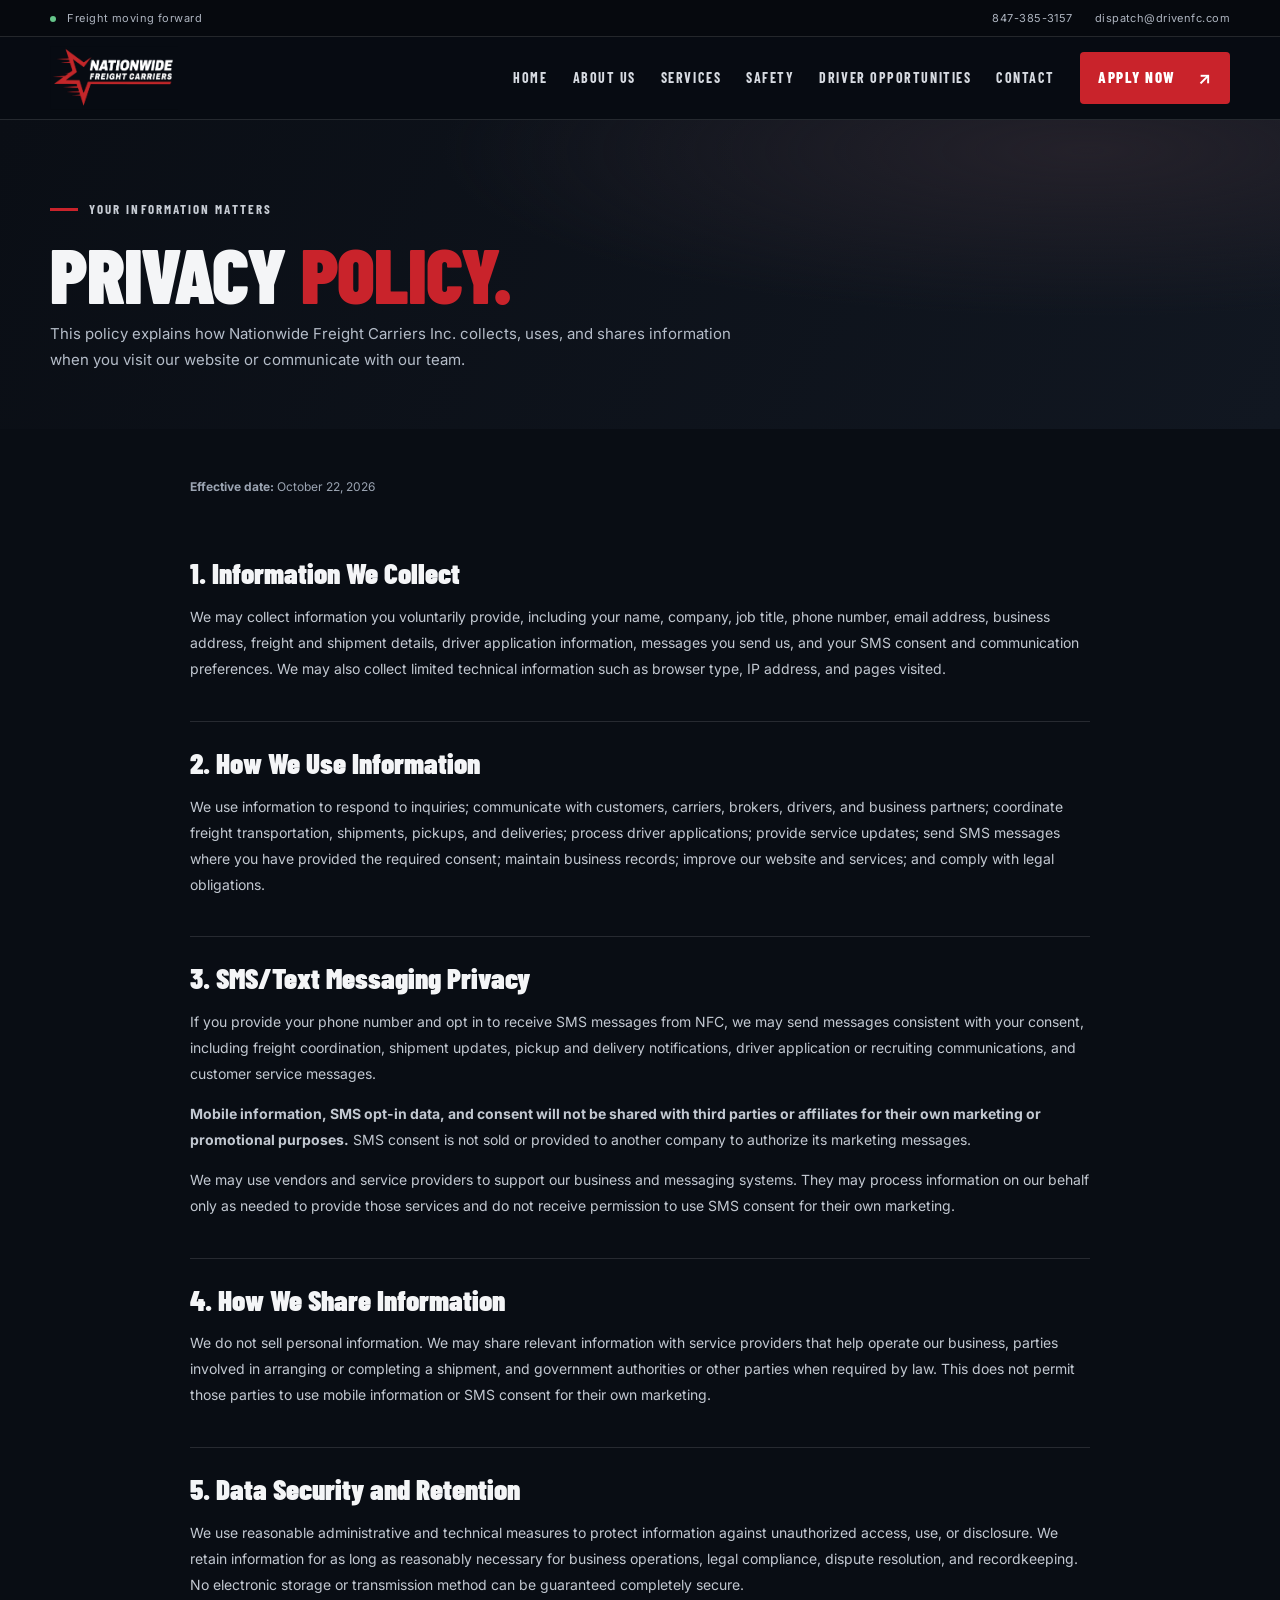
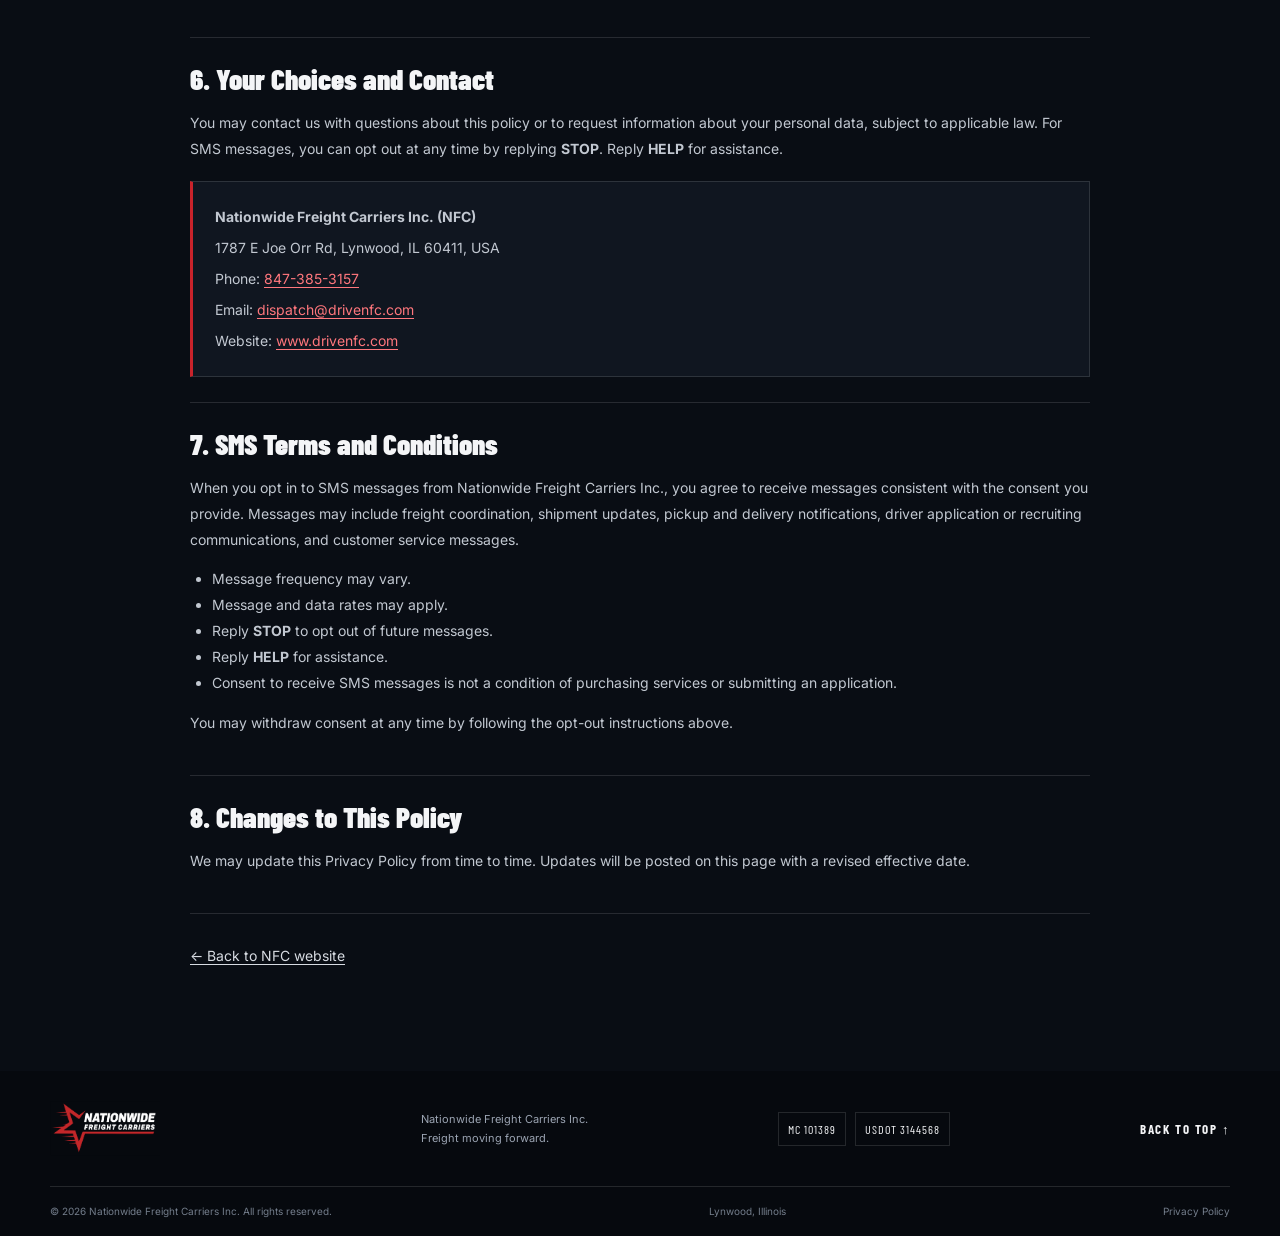
==== privacy-policy.html @ e5083f4e "Add files via upload" ====
<!doctype html>
<html lang="en">
<head>
  <meta charset="utf-8">
  <meta name="viewport" content="width=device-width, initial-scale=1">
  <meta name="theme-color" content="#090d14">
  <meta name="description" content="Privacy Policy for Nationwide Freight Carriers Inc. (NFC), including SMS messaging and consent practices.">
  <title>Privacy Policy | Nationwide Freight Carriers Inc.</title>
  <link rel="preconnect" href="https://fonts.googleapis.com">
  <link rel="preconnect" href="https://fonts.gstatic.com" crossorigin>
  <link href="https://fonts.googleapis.com/css2?family=Barlow+Condensed:wght@500;600;700;800;900&family=Inter:wght@400;500;600;700;800&display=swap" rel="stylesheet">
  <link rel="stylesheet" href="styles.css">
  <link rel="icon" type="image/png" sizes="32x32" href="/assets/favicon-32.png">
  <link rel="apple-touch-icon" sizes="180x180" href="/assets/favicon-180.png">
  <style>
    .policy-hero{padding:78px 0 42px;background:radial-gradient(ellipse at 85% 10%,#24212a 0,transparent 42%),linear-gradient(115deg,#0a0e15,#111721)}
    .policy-hero h1{font-size:clamp(48px,7vw,78px);margin:18px 0 12px}
    .policy-hero p{max-width:700px;color:#b5bdc9;font-size:15px}
    .policy-content{padding:48px 0 90px}
    .policy-layout{max-width:900px;margin:0 auto}
    .policy-updated{color:#9ba4b2;font-size:12px;margin-bottom:35px}
    .policy-section{padding:25px 0;border-bottom:1px solid var(--line)}
    .policy-section h2{font-size:29px;line-height:1.1;margin:0 0 15px;letter-spacing:0}
    .policy-section p,.policy-section li{color:#c2c8d1;line-height:1.85;font-size:14px}
    .policy-section ul{padding-left:22px}
    .policy-section a{color:#ff777d;text-decoration:underline;text-underline-offset:3px}
    .policy-contact{padding:22px;background:#101620;border:1px solid var(--line);border-left:3px solid var(--red);margin-top:20px}
    .policy-contact p{margin:0 0 5px}.policy-contact p:last-child{margin-bottom:0}
    .policy-footer-link{color:#d7dbe2;text-decoration:underline;text-underline-offset:3px}
  </style>
</head>
<body>
  <div class="topbar"><div class="container topbar-inner"><span><i class="status-dot"></i> Freight moving forward</span><div class="top-links"><a href="tel:+18473853157">847-385-3157</a><a href="mailto:dispatch@drivenfc.com">dispatch@drivenfc.com</a></div></div></div>
  <header class="site-header"><div class="container nav-wrap">
    <a class="brand" href="index.html" aria-label="Nationwide Freight Carriers home"><img src="assets/nfc-logo.png" alt="Nationwide Freight Carriers Inc. logo"></a>
    <button class="menu-toggle" aria-label="Toggle navigation" aria-expanded="false"><span></span><span></span><span></span></button>
    <nav class="nav" aria-label="Main navigation"><a href="index.html#home">Home</a><a href="index.html#about">About us</a><a href="index.html#services">Services</a><a href="index.html#safety">Safety</a><a href="index.html#apply">Driver opportunities</a><a href="index.html#contact">Contact</a><a class="button button-red nav-apply" href="index.html#apply">Apply now <b>↗</b></a></nav>
  </div></header>
  <main>
    <section class="policy-hero"><div class="container"><span class="eyebrow"><span></span> YOUR INFORMATION MATTERS</span><h1>PRIVACY <em>POLICY.</em></h1><p>This policy explains how Nationwide Freight Carriers Inc. collects, uses, and shares information when you visit our website or communicate with our team.</p></div></section>
    <section class="policy-content"><div class="container policy-layout">
      <p class="policy-updated"><strong>Effective date:</strong> October 22, 2026</p>
      <section class="policy-section"><h2>1. Information We Collect</h2><p>We may collect information you voluntarily provide, including your name, company, job title, phone number, email address, business address, freight and shipment details, driver application information, messages you send us, and your SMS consent and communication preferences. We may also collect limited technical information such as browser type, IP address, and pages visited.</p></section>
      <section class="policy-section"><h2>2. How We Use Information</h2><p>We use information to respond to inquiries; communicate with customers, carriers, brokers, drivers, and business partners; coordinate freight transportation, shipments, pickups, and deliveries; process driver applications; provide service updates; send SMS messages where you have provided the required consent; maintain business records; improve our website and services; and comply with legal obligations.</p></section>
      <section class="policy-section"><h2>3. SMS/Text Messaging Privacy</h2><p>If you provide your phone number and opt in to receive SMS messages from NFC, we may send messages consistent with your consent, including freight coordination, shipment updates, pickup and delivery notifications, driver application or recruiting communications, and customer service messages.</p><p><strong>Mobile information, SMS opt-in data, and consent will not be shared with third parties or affiliates for their own marketing or promotional purposes.</strong> SMS consent is not sold or provided to another company to authorize its marketing messages.</p><p>We may use vendors and service providers to support our business and messaging systems. They may process information on our behalf only as needed to provide those services and do not receive permission to use SMS consent for their own marketing.</p></section>
      <section class="policy-section"><h2>4. How We Share Information</h2><p>We do not sell personal information. We may share relevant information with service providers that help operate our business, parties involved in arranging or completing a shipment, and government authorities or other parties when required by law. This does not permit those parties to use mobile information or SMS consent for their own marketing.</p></section>
      <section class="policy-section"><h2>5. Data Security and Retention</h2><p>We use reasonable administrative and technical measures to protect information against unauthorized access, use, or disclosure. We retain information for as long as reasonably necessary for business operations, legal compliance, dispute resolution, and recordkeeping. No electronic storage or transmission method can be guaranteed completely secure.</p></section>
      <section class="policy-section"><h2>6. Your Choices and Contact</h2><p>You may contact us with questions about this policy or to request information about your personal data, subject to applicable law. For SMS messages, you can opt out at any time by replying <strong>STOP</strong>. Reply <strong>HELP</strong> for assistance.</p><div class="policy-contact"><p><strong>Nationwide Freight Carriers Inc. (NFC)</strong></p><p>1787 E Joe Orr Rd, Lynwood, IL 60411, USA</p><p>Phone: <a href="tel:+18473853157">847-385-3157</a></p><p>Email: <a href="mailto:dispatch@drivenfc.com">dispatch@drivenfc.com</a></p><p>Website: <a href="https://www.drivenfc.com/">www.drivenfc.com</a></p></div></section>
      <section class="policy-section"><h2>7. SMS Terms and Conditions</h2><p>When you opt in to SMS messages from Nationwide Freight Carriers Inc., you agree to receive messages consistent with the consent you provide. Messages may include freight coordination, shipment updates, pickup and delivery notifications, driver application or recruiting communications, and customer service messages.</p><ul><li>Message frequency may vary.</li><li>Message and data rates may apply.</li><li>Reply <strong>STOP</strong> to opt out of future messages.</li><li>Reply <strong>HELP</strong> for assistance.</li><li>Consent to receive SMS messages is not a condition of purchasing services or submitting an application.</li></ul><p>You may withdraw consent at any time by following the opt-out instructions above.</p></section>
      <section class="policy-section"><h2>8. Changes to This Policy</h2><p>We may update this Privacy Policy from time to time. Updates will be posted on this page with a revised effective date.</p></section>
      <p style="margin-top:30px"><a class="policy-footer-link" href="index.html">← Back to NFC website</a></p>
    </div></section>
  </main>
  <footer class="footer"><div class="container footer-main"><a class="footer-brand" href="index.html"><img src="assets/nfc-logo.png" alt="NFC logo"></a><p>Nationwide Freight Carriers Inc.<br>Freight moving forward.</p><div class="footer-ids"><span>MC 101389</span><span>USDOT 3144568</span></div><a class="back-top" href="#top">BACK TO TOP ↑</a></div><div class="container footer-bottom"><span>© <span id="year"></span> Nationwide Freight Carriers Inc. All rights reserved.</span><span>Lynwood, Illinois</span><a href="privacy-policy.html">Privacy Policy</a></div></footer>
  <script src="script.js"></script>
</body>
</html>
---- styles.css ----
:root{--bg:#090d14;--panel:#101620;--panel2:#141b26;--red:#c9232b;--red2:#e33139;--text:#f4f5f7;--muted:#9ba4b2;--line:rgba(255,255,255,.12);--display:"Barlow Condensed",Impact,sans-serif;--body:Inter,Arial,sans-serif}
*{box-sizing:border-box}html{scroll-behavior:smooth;scroll-padding-top:100px}body{margin:0;background:var(--bg);color:var(--text);font-family:var(--body);font-size:14px;line-height:1.7}a{color:inherit;text-decoration:none}.container{width:min(1180px,calc(100% - 48px));margin:auto}.topbar{background:#06090e;border-bottom:1px solid var(--line);color:#aeb5c0;font-size:11px;letter-spacing:.04em}.topbar-inner,.top-links{display:flex;align-items:center;justify-content:space-between;gap:24px}.topbar-inner{min-height:36px}.top-links{gap:22px}.top-links a:hover,.nav a:hover{color:#fff}.status-dot{display:inline-block;width:6px;height:6px;border-radius:50%;background:#65c58a;margin-right:8px}.site-header{position:sticky;top:0;z-index:20;background:rgba(8,12,19,.94);backdrop-filter:blur(14px);border-bottom:1px solid var(--line)}.nav-wrap{height:82px;display:flex;align-items:center;justify-content:space-between;gap:30px}.brand{display:flex;align-items:center;width:255px;max-width:28%}.brand img{display:block;width:100%;height:auto;max-height:64px;object-fit:contain;object-position:left center}.nav{display:flex;align-items:center;gap:25px;font-family:var(--display);font-size:14px;font-weight:700;letter-spacing:.11em;text-transform:uppercase}.nav>a:not(.button){color:#d7dbe2;transition:color .2s}.button{display:inline-flex;align-items:center;justify-content:center;gap:22px;padding:13px 21px;border:1px solid transparent;border-radius:4px;font-family:var(--display);font-weight:800;font-size:15px;letter-spacing:.1em;text-transform:uppercase;transition:transform .2s,background .2s,border-color .2s;cursor:pointer}.button:hover{transform:translateY(-2px)}.button b{font-family:var(--body);font-size:17px}.button-red{background:var(--red);color:white}.button-red:hover{background:var(--red2)}.nav-apply{padding:11px 17px}.button-outline{border-color:rgba(255,255,255,.35);background:rgba(8,12,19,.25)}.button-outline:hover{border-color:#fff}.menu-toggle{display:none;background:none;border:0;padding:8px}.menu-toggle span{display:block;width:24px;height:2px;background:white;margin:5px}
.hero{position:relative;overflow:hidden;padding:86px 0 0;background:radial-gradient(ellipse at 80% 35%,#24212a 0,transparent 40%),linear-gradient(115deg,#0a0e15 0%,#111721 55%,#17141b 100%)}.hero-grid{position:absolute;inset:0;opacity:.22;background-image:linear-gradient(rgba(255,255,255,.05) 1px,transparent 1px),linear-gradient(90deg,rgba(255,255,255,.05) 1px,transparent 1px);background-size:58px 58px;mask-image:linear-gradient(90deg,transparent,#000)}.hero-content{position:relative;display:grid;grid-template-columns:1fr 1fr;gap:45px;align-items:center;min-height:470px}.hero-copy{padding-bottom:34px;z-index:1}.eyebrow,.section-label,.section-kicker>span{font-family:var(--display);font-size:13px;letter-spacing:.16em;font-weight:700;color:#c7ccd4;text-transform:uppercase}.eyebrow{display:flex;align-items:center;gap:11px}.eyebrow span{width:28px;height:3px;background:var(--red)}h1,h2,h3,p{margin-top:0}h1,h2{font-family:var(--display);font-weight:900;line-height:.91;letter-spacing:-.015em}h1{font-size:clamp(56px,7.3vw,94px);margin:25px 0 22px}h1 em,h2 em{color:var(--red);font-style:normal}.hero-lede{max-width:500px;color:#b5bdc9;font-size:16px;line-height:1.85}.hero-actions{display:flex;gap:12px;flex-wrap:wrap;margin:30px 0 40px}.hero-proof{display:flex;align-items:center;gap:14px;border-top:1px solid var(--line);padding-top:22px;max-width:360px}.proof-mark{display:grid;place-items:center;width:43px;height:43px;border:1px solid var(--red);font-family:var(--display);font-size:17px;font-weight:900;color:#fff;transform:skew(-5deg)}.hero-proof strong,.hero-proof small{display:block}.hero-proof strong{font-size:12px}.hero-proof small{color:var(--muted);font-size:11px}.hero-visual{height:430px;position:relative;overflow:hidden;background:linear-gradient(150deg,#41434a 0%,#232630 37%,#111620 38%,#080b10 100%);border:1px solid rgba(255,255,255,.12);clip-path:polygon(10% 0,100% 0,100% 100%,0 100%,0 13%)}.hero-visual:before{content:"";position:absolute;inset:0;background:linear-gradient(110deg,transparent 10%,rgba(255,255,255,.06) 10.3%,transparent 10.8%),linear-gradient(165deg,transparent 45%,rgba(255,255,255,.06) 45.3%,transparent 46%);background-size:100% 100%}.visual-overlay{position:absolute;inset:0;background:linear-gradient(0deg,rgba(6,9,14,.92),rgba(6,9,14,.06) 70%),linear-gradient(90deg,rgba(201,35,43,.2),transparent 60%)}.visual-road{position:absolute;bottom:0;left:0;right:0;height:43%;background:linear-gradient(170deg,transparent 0 15%,#171b23 15.5% 100%);clip-path:polygon(35% 0,100% 12%,100% 100%,0 100%)}.visual-road:after{content:"";position:absolute;top:65%;left:50%;width:45%;height:3px;background:#d9d9d9;transform:rotate(4deg);opacity:.6}.visual-label{position:absolute;top:28px;left:28px;display:flex;align-items:center;gap:10px;font-family:var(--display);font-weight:700;font-size:12px;letter-spacing:.14em}.visual-label span{width:23px;height:2px;background:var(--red)}.visual-number{position:absolute;bottom:28px;left:28px;font-family:var(--display);font-weight:900;font-size:58px;line-height:1;color:rgba(255,255,255,.9)}.visual-number small{display:block;font-size:13px;letter-spacing:.18em;color:#b2b7c0}.red-slash{position:absolute;right:-50px;top:95px;width:75%;height:12px;background:var(--red);transform:rotate(-33deg);box-shadow:0 20px 0 rgba(201,35,43,.24)}.hero-bottom{position:relative;display:flex;align-items:center;gap:18px;padding:22px 0;font-family:var(--display);font-weight:700;font-size:12px;letter-spacing:.15em;color:#aeb5c0}.hero-bottom i{height:1px;flex:1;background:var(--line)}.quick-strip{background:#f1f1f0;color:#171a20}.strip-grid{display:grid;grid-template-columns:repeat(3,1fr);padding:26px 0}.strip-grid>div{display:flex;align-items:center;gap:17px;padding:5px 26px;border-right:1px solid #d6d7d8}.strip-grid>div:first-child{padding-left:0}.strip-grid>div:last-child{border:0}.strip-num{font-family:var(--display);font-size:30px;font-weight:900;color:var(--red)}.strip-grid strong,.strip-grid small{display:block}.strip-grid strong{font-size:13px}.strip-grid small{font-size:11px;color:#646a73}
.section{padding:100px 0}.two-col{display:grid;grid-template-columns:1fr 1fr;gap:90px}.section-kicker h2,.section-heading h2,.contact-inner h2,.apply-intro h2{font-size:clamp(46px,5vw,68px);margin:21px 0 0}.section-copy{max-width:520px;padding-top:20px}.lead{font-size:21px;font-weight:600;line-height:1.5}.section-copy p:not(.lead){color:var(--muted);line-height:1.9}.text-link{display:inline-flex;gap:20px;align-items:center;margin-top:14px;padding-bottom:7px;border-bottom:1px solid var(--red);font-family:var(--display);font-size:15px;font-weight:800;letter-spacing:.1em;text-transform:uppercase}.text-link span{color:var(--red)}.services-section{background:#0e131c;border-top:1px solid var(--line);border-bottom:1px solid var(--line)}.section-heading{display:flex;align-items:end;justify-content:space-between;gap:50px;margin-bottom:45px}.section-heading>p{max-width:350px;color:var(--muted);margin:0 0 5px}.service-grid{display:grid;grid-template-columns:repeat(3,1fr);gap:16px}.service-card{position:relative;min-height:260px;padding:28px;background:linear-gradient(145deg,#151c27,#0e131b);border:1px solid var(--line);transition:transform .25s,border-color .25s}.service-card:hover{transform:translateY(-5px);border-color:rgba(201,35,43,.7)}.service-icon{font-size:30px;color:var(--red);margin-bottom:22px}.card-index{position:absolute;right:25px;top:28px;color:#626b78;font-family:var(--display);font-size:14px}.service-card h3{font-family:var(--display);font-size:25px;text-transform:uppercase;margin-bottom:10px}.service-card p{color:var(--muted);font-size:13px;margin:0}.safety-band{padding:70px 0;background:var(--red)}.safety-inner{display:flex;align-items:center;justify-content:space-between;gap:50px}.safety-inner .section-label{color:rgba(255,255,255,.8)}.safety-inner h2{font-size:clamp(36px,4.5vw,58px);margin:18px 0 0}.safety-inner h2 em{color:#171a20}.safety-inner>p{max-width:360px;margin:0;color:#fff;font-size:14px}.apply-section{background:#090d14}.apply-layout{display:grid;grid-template-columns:.7fr 1.3fr;gap:65px;align-items:start}.apply-intro{position:sticky;top:120px}.apply-intro h2{font-size:clamp(50px,5.2vw,70px)}.apply-intro>p{color:var(--muted);max-width:330px;margin-top:24px}.apply-note{display:flex;gap:13px;align-items:flex-start;border-top:1px solid var(--line);margin-top:35px;padding-top:22px;max-width:330px}.apply-note>span{color:var(--red);font-size:22px}.apply-note strong,.apply-note small{display:block}.apply-note strong{font-size:13px}.apply-note small{font-size:11px;color:var(--muted);margin-top:3px}.form-panel{padding:34px;background:#0e131c;border:1px solid rgba(255,255,255,.13);box-shadow:0 20px 70px rgba(0,0,0,.2)}.form-heading{display:flex;align-items:end;justify-content:space-between;gap:20px;padding-bottom:25px;margin-bottom:26px;border-bottom:1px solid var(--line)}.form-heading h3{font-family:var(--display);font-size:30px;margin:5px 0 0}.required-note{font-size:10px;color:var(--muted)}.required-note b,label b,legend b{color:#ef4149}.form-grid{display:grid;grid-template-columns:1fr 1fr;gap:22px 18px}.form-grid>label{display:flex;flex-direction:column;gap:8px;font-family:var(--display);font-size:13px;letter-spacing:.12em;text-transform:uppercase;font-weight:700;color:#d8dce3}.form-grid input:not([type=radio]):not([type=checkbox]),.form-grid select,.form-grid textarea{width:100%;background:#111720;border:1px solid #343b47;border-radius:13px;padding:13px 15px;min-height:47px;color:#f4f5f7;font-family:var(--body);font-size:13px;letter-spacing:0;text-transform:none;outline:none;transition:border-color .2s,box-shadow .2s}.form-grid textarea{resize:vertical;min-height:110px}.form-grid input:focus,.form-grid select:focus,.form-grid textarea:focus{border-color:var(--red);box-shadow:0 0 0 3px rgba(201,35,43,.12)}.form-grid select{appearance:auto}.full-width{grid-column:1/-1}.form-grid fieldset{border:0;padding:0;margin:0;min-width:0}.form-grid legend{padding:0;margin-bottom:10px;font-family:var(--display);font-size:13px;letter-spacing:.12em;text-transform:uppercase;font-weight:700;color:#d8dce3}.choice-row{display:flex;gap:10px}.choice{position:relative;cursor:pointer}.choice input{position:absolute;opacity:0;inset:0}.choice span{display:block;border:1px solid #343b47;border-radius:999px;padding:7px 17px;font-family:var(--display);font-size:13px;letter-spacing:.1em;text-transform:uppercase}.choice input:checked+span{background:var(--red);border-color:var(--red);color:#fff}.choice input:focus-visible+span{outline:2px solid white;outline-offset:2px}.consent{background:#141b26;border:1px solid #343b47;border-radius:13px;padding:17px}.consent-check{display:flex;gap:12px;align-items:flex-start;color:#b5bdc9;font-size:11px;line-height:1.8;cursor:pointer}.consent-check input{margin-top:5px;accent-color:var(--red);flex:0 0 auto;width:16px;height:16px}.consent>small{display:block;margin:9px 0 0 28px;color:#818b9a;font-size:10px}.submit-button{margin-top:25px;min-width:220px}.form-disclaimer{font-size:10px;color:#828c9a;margin:12px 0 0}.form-status{font-size:12px;color:#a8e0b8;margin:10px 0 0}.contact-section{padding:80px 0;background:#141a24;border-top:1px solid var(--line)}.contact-inner{display:grid;grid-template-columns:1fr 1fr;gap:60px;align-items:center}.contact-inner h2{font-size:clamp(42px,4.8vw,64px)}.contact-details{display:grid;grid-template-columns:1fr 1fr;gap:25px}.contact-details>div,.contact-details>a{border-left:2px solid var(--red);padding-left:15px}.contact-details small,.contact-details strong{display:block}.contact-details small{font-family:var(--display);letter-spacing:.13em;font-weight:700;color:#9ca5b2;font-size:12px;margin-bottom:6px}.contact-details strong{font-size:13px;line-height:1.8}.contact-details a:hover strong{color:#ff7c81}.footer{background:#06090e}.footer-main{display:flex;align-items:center;justify-content:space-between;gap:30px;padding:30px 0;border-bottom:1px solid var(--line)}.footer-brand{width:180px}.footer-brand img{display:block;width:100%;max-height:55px;object-fit:contain;object-position:left center}.footer-main p{margin:0;color:#9ba4b2;font-size:11px}.footer-ids{display:flex;gap:9px;flex-wrap:wrap}.footer-ids span{border:1px solid var(--line);padding:6px 9px;font-family:var(--display);font-size:12px;letter-spacing:.08em}.back-top{font-family:var(--display);font-size:13px;letter-spacing:.12em;font-weight:700}.footer-bottom{display:flex;justify-content:space-between;gap:20px;padding:16px 0;color:#737d8b;font-size:10px}
@media(max-width:1000px){.nav{gap:14px;font-size:12px}.brand{width:200px}.hero-content{gap:25px}.hero-visual{height:390px}.apply-layout{gap:30px}.form-panel{padding:25px}}
@media(max-width:800px){.topbar-inner{min-height:34px}.top-links{gap:12px}.nav-wrap{height:72px}.brand{max-width:65%;width:220px}.menu-toggle{display:block}.nav{display:none;position:absolute;top:72px;left:0;right:0;background:#0b1018;border-bottom:1px solid var(--line);padding:20px 24px 25px;align-items:stretch;flex-direction:column;gap:18px}.nav.open{display:flex}.nav-apply{align-self:flex-start}.hero{padding-top:60px}.hero-content{grid-template-columns:1fr;min-height:auto}.hero-copy{padding-bottom:0}.hero-visual{height:290px;margin:0 0 10px}.hero-bottom{font-size:10px}.strip-grid{grid-template-columns:1fr;padding:10px 0}.strip-grid>div,.strip-grid>div:first-child{padding:15px 0;border-right:0;border-bottom:1px solid #d6d7d8}.strip-grid>div:last-child{border:0}.two-col,.contact-inner{grid-template-columns:1fr;gap:35px}.section{padding:70px 0}.section-copy{padding-top:0}.section-heading{align-items:start;flex-direction:column;gap:20px}.service-grid{grid-template-columns:1fr}.service-card{min-height:220px}.safety-inner{align-items:start;flex-direction:column;gap:25px}.apply-layout{grid-template-columns:1fr;gap:35px}.apply-intro{position:static}.apply-intro>p,.apply-note{max-width:500px}.contact-details{max-width:550px}.footer-main{flex-wrap:wrap}.footer-brand{width:155px}}
@media(max-width:520px){.container{width:calc(100% - 32px)}.topbar-inner{justify-content:center}.topbar-inner>span{display:none}.top-links{width:100%;justify-content:space-between}.nav-wrap{height:66px}.nav{top:66px}.brand{width:190px}.hero{padding-top:45px}.eyebrow{font-size:11px}h1{font-size:57px}.hero-lede{font-size:14px}.hero-actions{gap:9px}.button{padding:12px 14px;font-size:13px;gap:12px}.hero-visual{height:235px}.visual-number{font-size:45px;left:18px;bottom:20px}.visual-label{left:18px;top:20px;font-size:10px}.hero-bottom{gap:9px;font-size:9px;letter-spacing:.08em}.strip-grid>div{gap:12px}.section{padding:60px 0}.section-kicker h2,.section-heading h2,.contact-inner h2,.apply-intro h2{font-size:49px}.form-panel{padding:20px 15px}.form-heading{align-items:start;flex-direction:column;gap:6px}.form-grid{grid-template-columns:1fr;gap:17px}.full-width{grid-column:auto}.contact-details{grid-template-columns:1fr;gap:18px}.footer-main{align-items:start;flex-direction:column;gap:17px}.footer-main p{order:2}.footer-bottom{font-size:9px}.footer-bottom span:last-child{display:none}}
@media(prefers-reduced-motion:reduce){html{scroll-behavior:auto}*,*:before,*:after{transition:none!important;animation:none!important}}

/* Driver application submission feedback */
.form-status.success { color: #32c878; }
.form-status.error { color: #ff6b6b; }
.submit-button:disabled { opacity: .7; cursor: wait; }
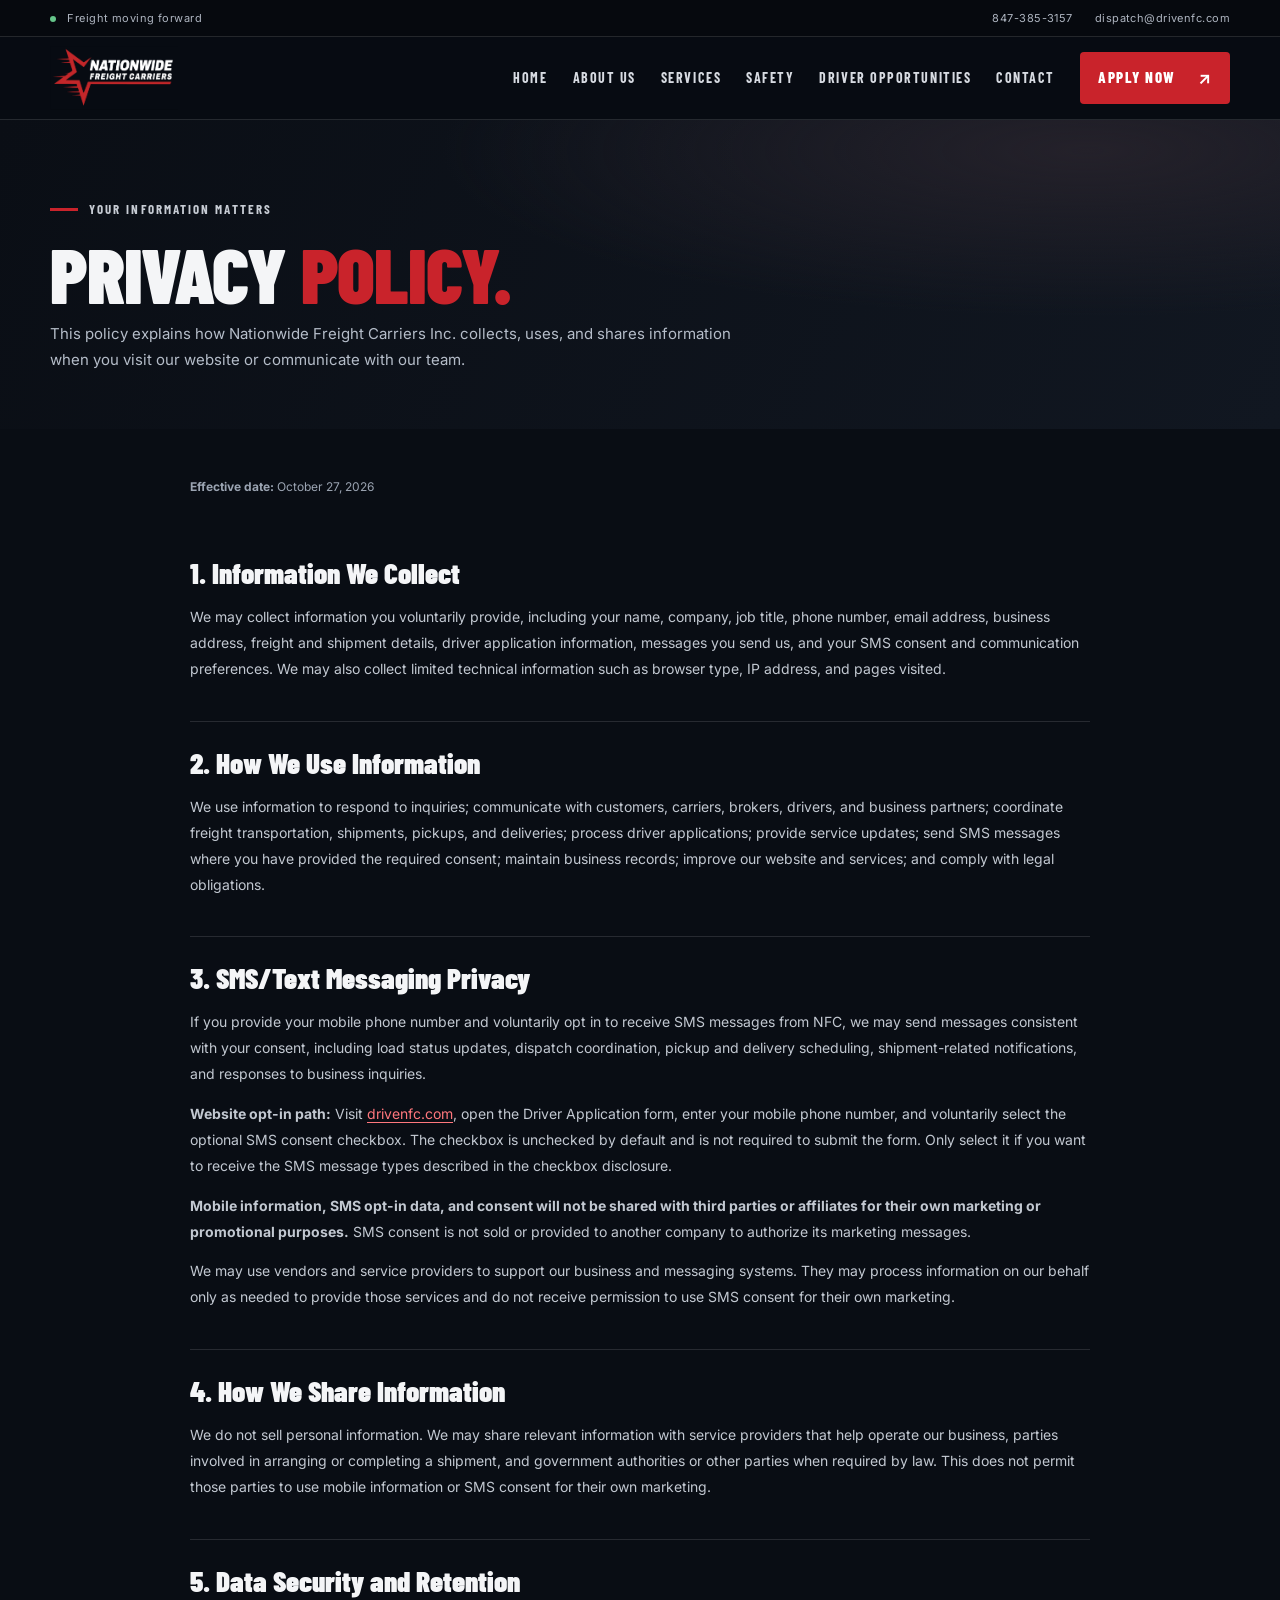
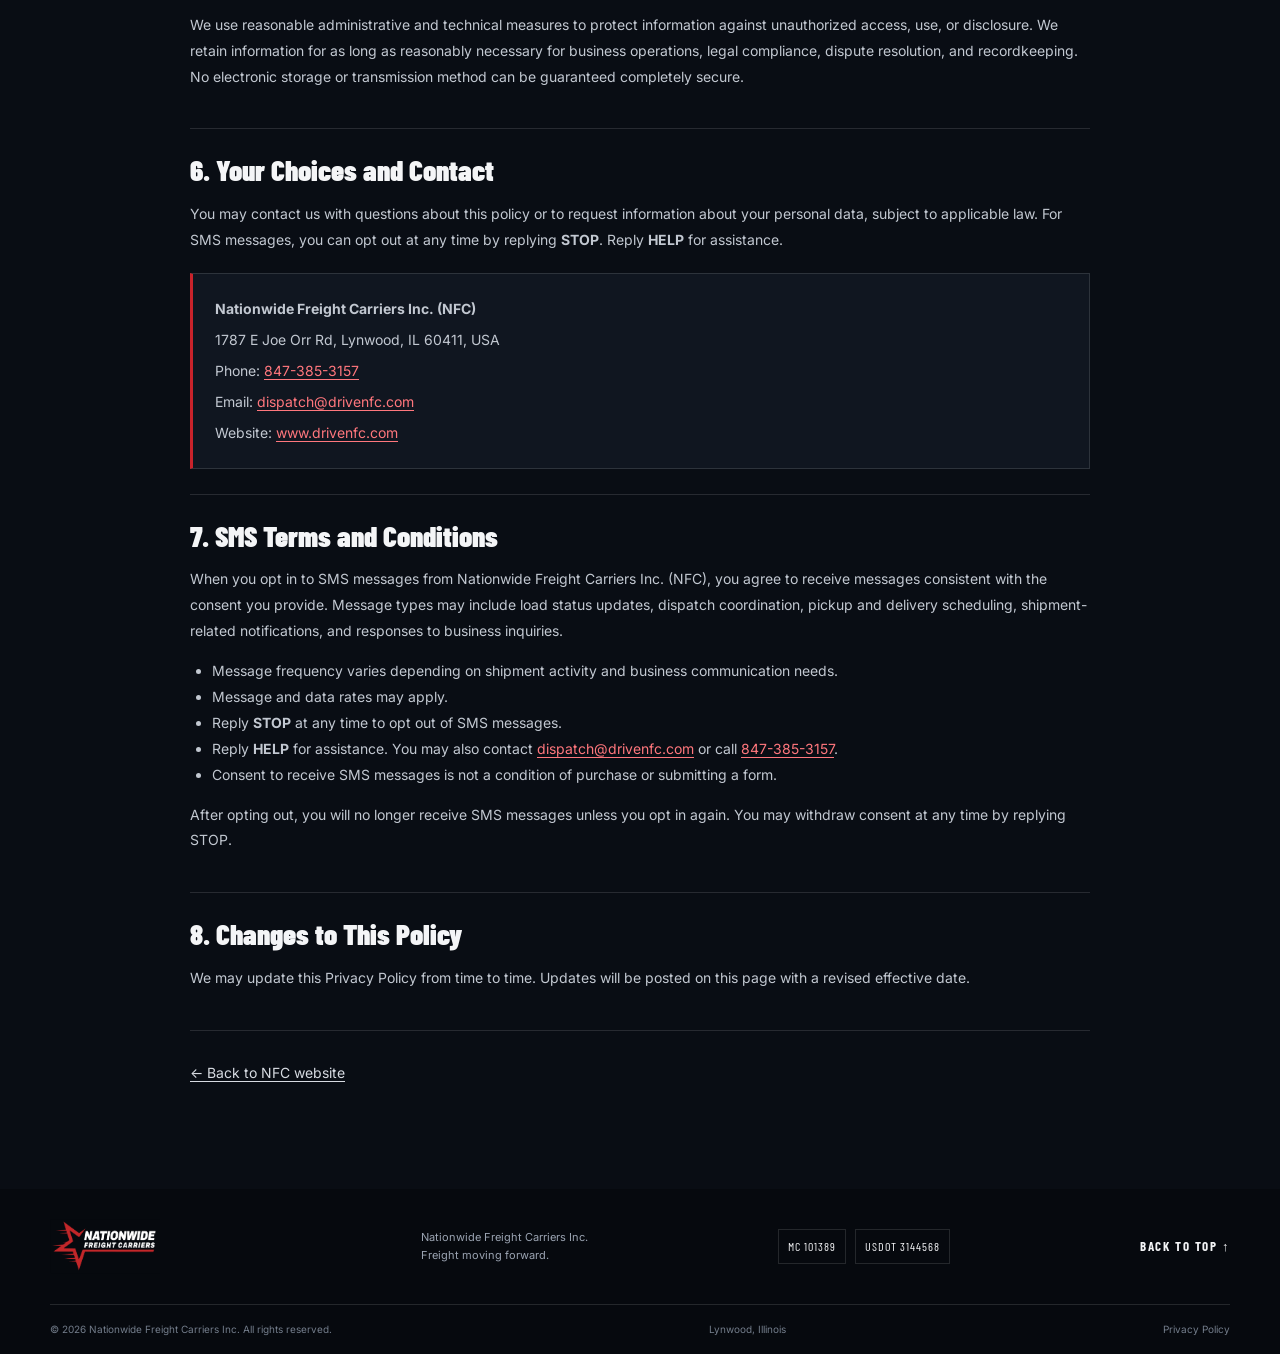
==== commit 104fa352: "Add files via upload" ====
--- a/privacy-policy.html
+++ b/privacy-policy.html
@@ -39,14 +39,14 @@
   <main>
     <section class="policy-hero"><div class="container"><span class="eyebrow"><span></span> YOUR INFORMATION MATTERS</span><h1>PRIVACY <em>POLICY.</em></h1><p>This policy explains how Nationwide Freight Carriers Inc. collects, uses, and shares information when you visit our website or communicate with our team.</p></div></section>
     <section class="policy-content"><div class="container policy-layout">
-      <p class="policy-updated"><strong>Effective date:</strong> October 22, 2026</p>
+      <p class="policy-updated"><strong>Effective date:</strong> October 27, 2026</p>
       <section class="policy-section"><h2>1. Information We Collect</h2><p>We may collect information you voluntarily provide, including your name, company, job title, phone number, email address, business address, freight and shipment details, driver application information, messages you send us, and your SMS consent and communication preferences. We may also collect limited technical information such as browser type, IP address, and pages visited.</p></section>
       <section class="policy-section"><h2>2. How We Use Information</h2><p>We use information to respond to inquiries; communicate with customers, carriers, brokers, drivers, and business partners; coordinate freight transportation, shipments, pickups, and deliveries; process driver applications; provide service updates; send SMS messages where you have provided the required consent; maintain business records; improve our website and services; and comply with legal obligations.</p></section>
-      <section class="policy-section"><h2>3. SMS/Text Messaging Privacy</h2><p>If you provide your phone number and opt in to receive SMS messages from NFC, we may send messages consistent with your consent, including freight coordination, shipment updates, pickup and delivery notifications, driver application or recruiting communications, and customer service messages.</p><p><strong>Mobile information, SMS opt-in data, and consent will not be shared with third parties or affiliates for their own marketing or promotional purposes.</strong> SMS consent is not sold or provided to another company to authorize its marketing messages.</p><p>We may use vendors and service providers to support our business and messaging systems. They may process information on our behalf only as needed to provide those services and do not receive permission to use SMS consent for their own marketing.</p></section>
+      <section class="policy-section"><h2>3. SMS/Text Messaging Privacy</h2><p>If you provide your mobile phone number and voluntarily opt in to receive SMS messages from NFC, we may send messages consistent with your consent, including load status updates, dispatch coordination, pickup and delivery scheduling, shipment-related notifications, and responses to business inquiries.</p><p><strong>Website opt-in path:</strong> Visit <a href="https://drivenfc.com/">drivenfc.com</a>, open the Driver Application form, enter your mobile phone number, and voluntarily select the optional SMS consent checkbox. The checkbox is unchecked by default and is not required to submit the form. Only select it if you want to receive the SMS message types described in the checkbox disclosure.</p><p><strong>Mobile information, SMS opt-in data, and consent will not be shared with third parties or affiliates for their own marketing or promotional purposes.</strong> SMS consent is not sold or provided to another company to authorize its marketing messages.</p><p>We may use vendors and service providers to support our business and messaging systems. They may process information on our behalf only as needed to provide those services and do not receive permission to use SMS consent for their own marketing.</p></section>
       <section class="policy-section"><h2>4. How We Share Information</h2><p>We do not sell personal information. We may share relevant information with service providers that help operate our business, parties involved in arranging or completing a shipment, and government authorities or other parties when required by law. This does not permit those parties to use mobile information or SMS consent for their own marketing.</p></section>
       <section class="policy-section"><h2>5. Data Security and Retention</h2><p>We use reasonable administrative and technical measures to protect information against unauthorized access, use, or disclosure. We retain information for as long as reasonably necessary for business operations, legal compliance, dispute resolution, and recordkeeping. No electronic storage or transmission method can be guaranteed completely secure.</p></section>
-      <section class="policy-section"><h2>6. Your Choices and Contact</h2><p>You may contact us with questions about this policy or to request information about your personal data, subject to applicable law. For SMS messages, you can opt out at any time by replying <strong>STOP</strong>. Reply <strong>HELP</strong> for assistance.</p><div class="policy-contact"><p><strong>Nationwide Freight Carriers Inc. (NFC)</strong></p><p>1787 E Joe Orr Rd, Lynwood, IL 60411, USA</p><p>Phone: <a href="tel:+18473853157">847-385-3157</a></p><p>Email: <a href="mailto:dispatch@drivenfc.com">dispatch@drivenfc.com</a></p><p>Website: <a href="https://www.drivenfc.com/">www.drivenfc.com</a></p></div></section>
-      <section class="policy-section"><h2>7. SMS Terms and Conditions</h2><p>When you opt in to SMS messages from Nationwide Freight Carriers Inc., you agree to receive messages consistent with the consent you provide. Messages may include freight coordination, shipment updates, pickup and delivery notifications, driver application or recruiting communications, and customer service messages.</p><ul><li>Message frequency may vary.</li><li>Message and data rates may apply.</li><li>Reply <strong>STOP</strong> to opt out of future messages.</li><li>Reply <strong>HELP</strong> for assistance.</li><li>Consent to receive SMS messages is not a condition of purchasing services or submitting an application.</li></ul><p>You may withdraw consent at any time by following the opt-out instructions above.</p></section>
+      <section class="policy-section"><h2>6. Your Choices and Contact</h2><p>You may contact us with questions about this policy or to request information about your personal data, subject to applicable law. For SMS messages, you can opt out at any time by replying <strong>STOP</strong>. Reply <strong>HELP</strong> for assistance.</p><div class="policy-contact"><p><strong>Nationwide Freight Carriers Inc. (NFC)</strong></p><p>1787 E Joe Orr Rd, Lynwood, IL 60411, USA</p><p>Phone: <a href="tel:+18473853157">847-385-3157</a></p><p>Email: <a href="mailto:dispatch@drivenfc.com">dispatch@drivenfc.com</a></p><p>Website: <a href="https://drivenfc.com/">www.drivenfc.com</a></p></div></section>
+      <section class="policy-section"><h2>7. SMS Terms and Conditions</h2><p>When you opt in to SMS messages from Nationwide Freight Carriers Inc. (NFC), you agree to receive messages consistent with the consent you provide. Message types may include load status updates, dispatch coordination, pickup and delivery scheduling, shipment-related notifications, and responses to business inquiries.</p><ul><li>Message frequency varies depending on shipment activity and business communication needs.</li><li>Message and data rates may apply.</li><li>Reply <strong>STOP</strong> at any time to opt out of SMS messages.</li><li>Reply <strong>HELP</strong> for assistance. You may also contact <a href="mailto:dispatch@drivenfc.com">dispatch@drivenfc.com</a> or call <a href="tel:+18473853157">847-385-3157</a>.</li><li>Consent to receive SMS messages is not a condition of purchase or submitting a form.</li></ul><p>After opting out, you will no longer receive SMS messages unless you opt in again. You may withdraw consent at any time by replying STOP.</p></section>
       <section class="policy-section"><h2>8. Changes to This Policy</h2><p>We may update this Privacy Policy from time to time. Updates will be posted on this page with a revised effective date.</p></section>
       <p style="margin-top:30px"><a class="policy-footer-link" href="index.html">← Back to NFC website</a></p>
     </div></section>
--- a/styles.css
+++ b/styles.css
@@ -11,3 +11,26 @@
 .form-status.success { color: #32c878; }
 .form-status.error { color: #ff6b6b; }
 .submit-button:disabled { opacity: .7; cursor: wait; }
+
+
+/* Hero truck-photo slideshow: preserves the original angular window and overlays. */
+.hero-visual{isolation:isolate;background:#0b1018;--visual-text:#fff;--visual-subtext:#e1e4e8}
+.visual-slides{position:absolute;inset:0;z-index:-1;overflow:hidden}
+.visual-slide{position:absolute;inset:0;width:100%;height:100%;display:block;object-fit:contain;object-position:center;opacity:0;transform:none;filter:blur(4px);transition:opacity 1.25s cubic-bezier(.22,.61,.36,1),filter 1.25s cubic-bezier(.22,.61,.36,1)}
+.visual-slide.is-active{opacity:1;transform:scale(1);filter:blur(0)}
+.visual-overlay{z-index:0;pointer-events:none;background:linear-gradient(0deg,rgba(4,7,12,.78),rgba(4,7,12,.06) 62%),linear-gradient(90deg,rgba(4,7,12,.22),transparent 72%)}
+.visual-label,.visual-number,.visual-pagination{z-index:2}
+.visual-label{color:var(--visual-text);text-shadow:0 1px 12px rgba(0,0,0,.3)}
+.visual-number{color:var(--visual-text);text-shadow:0 2px 16px rgba(0,0,0,.25)}
+.visual-number small{color:var(--visual-subtext)}
+.hero-visual[data-tone="light"]{--visual-text:#11151c;--visual-subtext:#242a32}
+.hero-visual[data-tone="light"] .visual-overlay{background:linear-gradient(0deg,rgba(255,255,255,.32),rgba(255,255,255,.025) 68%),linear-gradient(90deg,rgba(255,255,255,.08),transparent 78%)}
+.hero-visual[data-tone="light"] .visual-label,.hero-visual[data-tone="light"] .visual-number{ text-shadow:0 1px 10px rgba(255,255,255,.42)}
+.visual-pagination{position:absolute;right:25px;bottom:31px;display:flex;gap:8px;align-items:center}
+.visual-dot{width:8px;height:8px;padding:0;border:1px solid rgba(255,255,255,.85);border-radius:50%;background:rgba(255,255,255,.35);cursor:pointer;transition:width .2s ease,background .2s ease,border-color .2s ease}
+.visual-dot.is-active{width:22px;border-radius:6px;background:var(--red);border-color:var(--red)}
+.hero-visual[data-tone="light"] .visual-dot{border-color:rgba(15,20,28,.8);background:rgba(15,20,28,.2)}
+.hero-visual[data-tone="light"] .visual-dot.is-active{background:var(--red);border-color:var(--red)}
+.visual-dot:focus-visible{outline:2px solid var(--red);outline-offset:4px}
+@media(max-width:520px){.visual-pagination{right:17px;bottom:22px;gap:6px}.visual-dot{width:7px;height:7px}.visual-dot.is-active{width:18px}}
+@media(prefers-reduced-motion:reduce){.visual-slide{transition:none;transform:none;filter:none}}
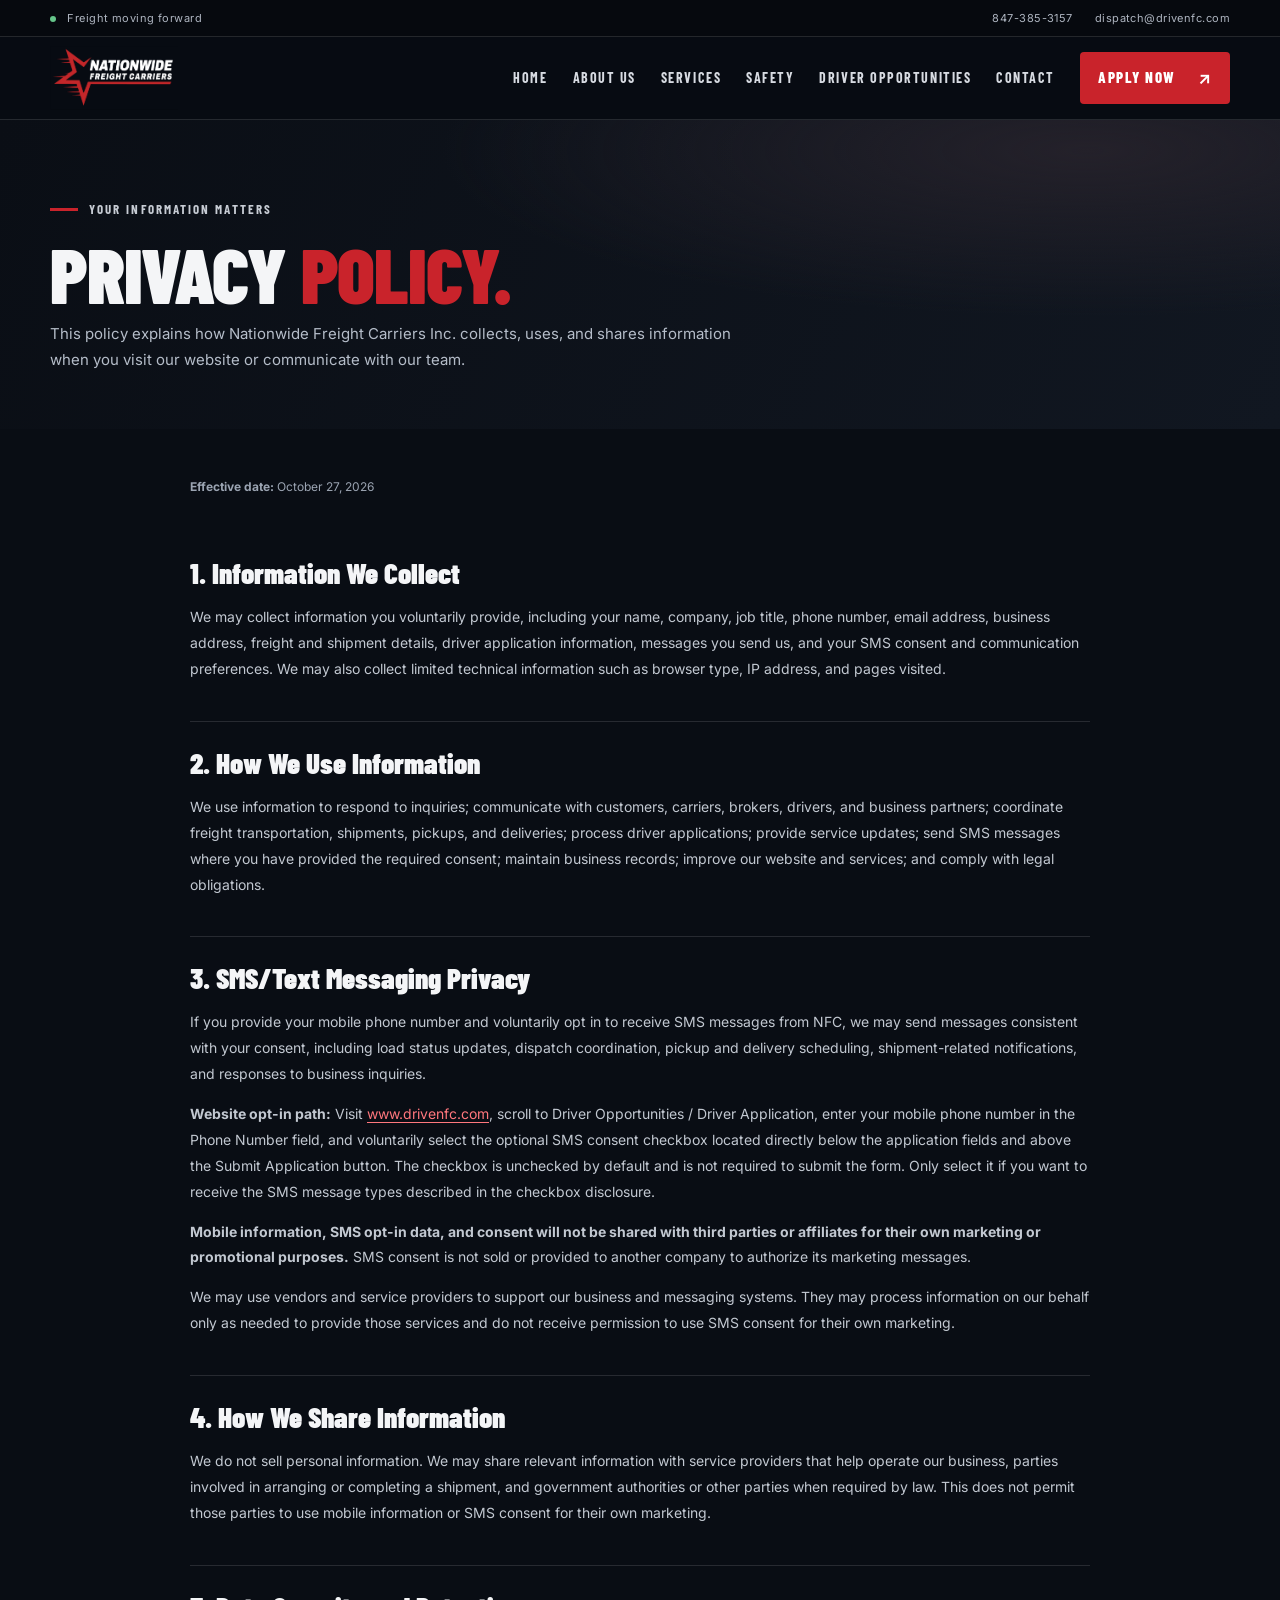
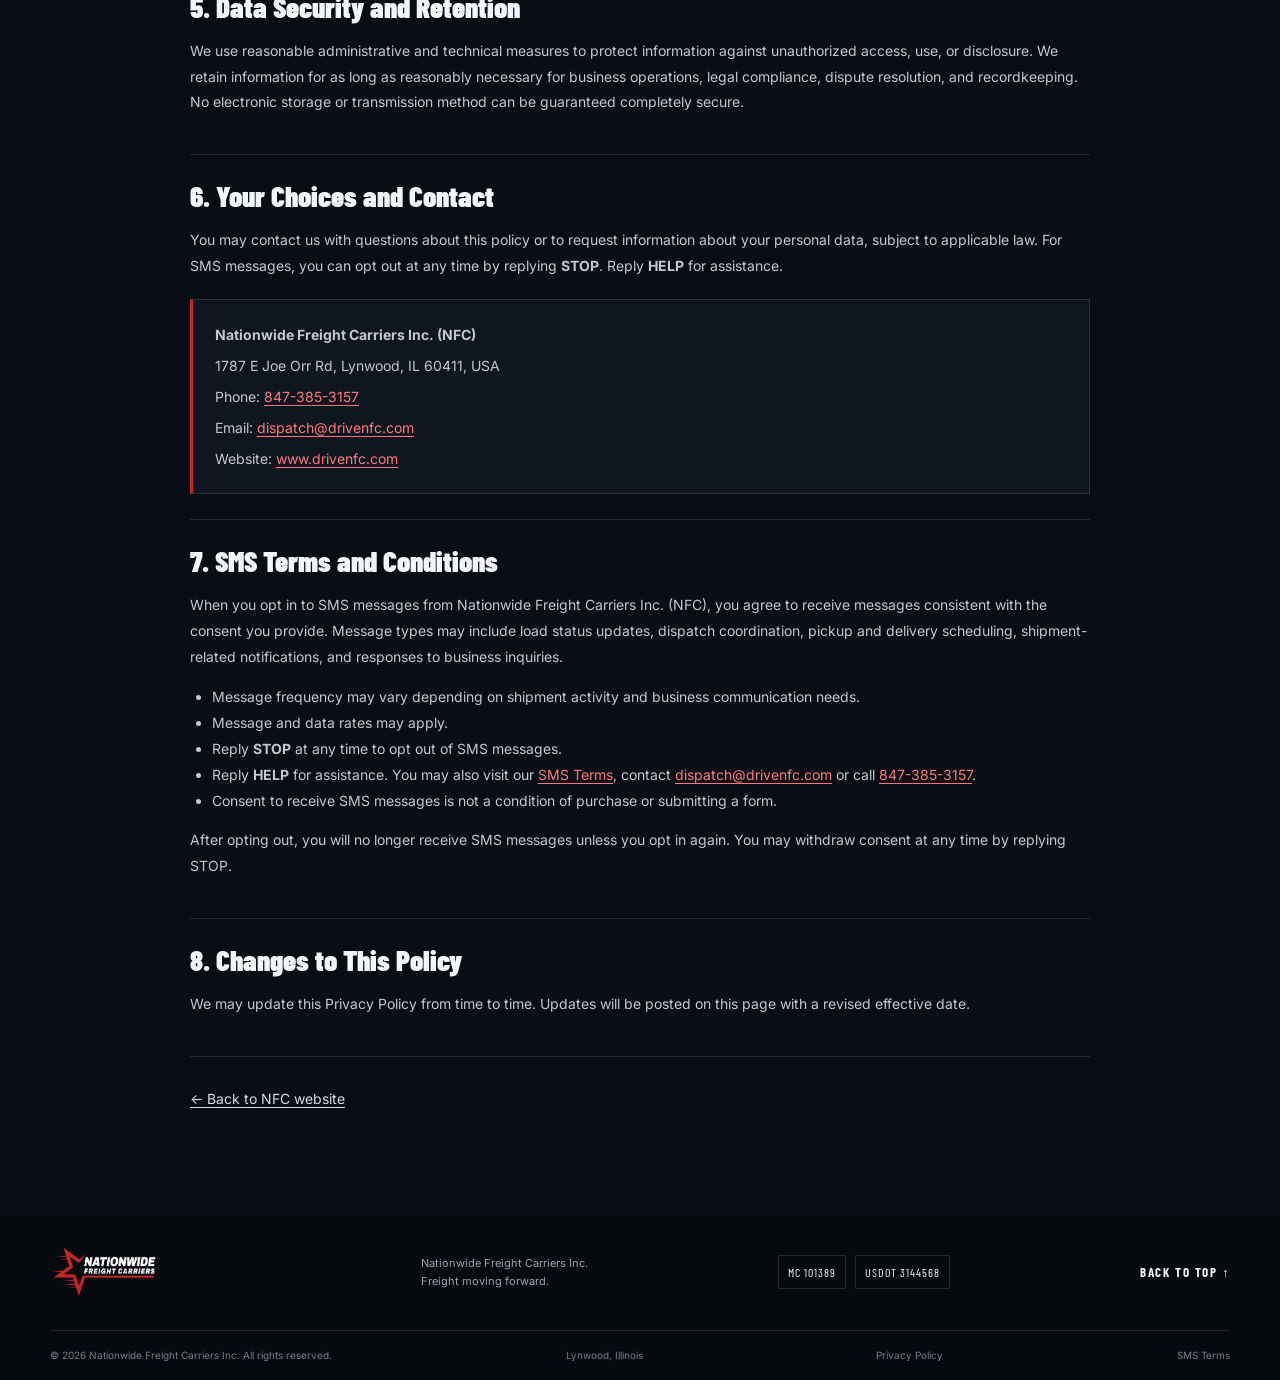
==== commit 5ee77a73: "Add files via upload" ====
--- a/privacy-policy.html
+++ b/privacy-policy.html
@@ -42,16 +42,16 @@
       <p class="policy-updated"><strong>Effective date:</strong> October 27, 2026</p>
       <section class="policy-section"><h2>1. Information We Collect</h2><p>We may collect information you voluntarily provide, including your name, company, job title, phone number, email address, business address, freight and shipment details, driver application information, messages you send us, and your SMS consent and communication preferences. We may also collect limited technical information such as browser type, IP address, and pages visited.</p></section>
       <section class="policy-section"><h2>2. How We Use Information</h2><p>We use information to respond to inquiries; communicate with customers, carriers, brokers, drivers, and business partners; coordinate freight transportation, shipments, pickups, and deliveries; process driver applications; provide service updates; send SMS messages where you have provided the required consent; maintain business records; improve our website and services; and comply with legal obligations.</p></section>
-      <section class="policy-section"><h2>3. SMS/Text Messaging Privacy</h2><p>If you provide your mobile phone number and voluntarily opt in to receive SMS messages from NFC, we may send messages consistent with your consent, including load status updates, dispatch coordination, pickup and delivery scheduling, shipment-related notifications, and responses to business inquiries.</p><p><strong>Website opt-in path:</strong> Visit <a href="https://drivenfc.com/">drivenfc.com</a>, open the Driver Application form, enter your mobile phone number, and voluntarily select the optional SMS consent checkbox. The checkbox is unchecked by default and is not required to submit the form. Only select it if you want to receive the SMS message types described in the checkbox disclosure.</p><p><strong>Mobile information, SMS opt-in data, and consent will not be shared with third parties or affiliates for their own marketing or promotional purposes.</strong> SMS consent is not sold or provided to another company to authorize its marketing messages.</p><p>We may use vendors and service providers to support our business and messaging systems. They may process information on our behalf only as needed to provide those services and do not receive permission to use SMS consent for their own marketing.</p></section>
+      <section class="policy-section"><h2>3. SMS/Text Messaging Privacy</h2><p>If you provide your mobile phone number and voluntarily opt in to receive SMS messages from NFC, we may send messages consistent with your consent, including load status updates, dispatch coordination, pickup and delivery scheduling, shipment-related notifications, and responses to business inquiries.</p><p><strong>Website opt-in path:</strong> Visit <a href="https://www.drivenfc.com/">www.drivenfc.com</a>, scroll to Driver Opportunities / Driver Application, enter your mobile phone number in the Phone Number field, and voluntarily select the optional SMS consent checkbox located directly below the application fields and above the Submit Application button. The checkbox is unchecked by default and is not required to submit the form. Only select it if you want to receive the SMS message types described in the checkbox disclosure.</p><p><strong>Mobile information, SMS opt-in data, and consent will not be shared with third parties or affiliates for their own marketing or promotional purposes.</strong> SMS consent is not sold or provided to another company to authorize its marketing messages.</p><p>We may use vendors and service providers to support our business and messaging systems. They may process information on our behalf only as needed to provide those services and do not receive permission to use SMS consent for their own marketing.</p></section>
       <section class="policy-section"><h2>4. How We Share Information</h2><p>We do not sell personal information. We may share relevant information with service providers that help operate our business, parties involved in arranging or completing a shipment, and government authorities or other parties when required by law. This does not permit those parties to use mobile information or SMS consent for their own marketing.</p></section>
       <section class="policy-section"><h2>5. Data Security and Retention</h2><p>We use reasonable administrative and technical measures to protect information against unauthorized access, use, or disclosure. We retain information for as long as reasonably necessary for business operations, legal compliance, dispute resolution, and recordkeeping. No electronic storage or transmission method can be guaranteed completely secure.</p></section>
       <section class="policy-section"><h2>6. Your Choices and Contact</h2><p>You may contact us with questions about this policy or to request information about your personal data, subject to applicable law. For SMS messages, you can opt out at any time by replying <strong>STOP</strong>. Reply <strong>HELP</strong> for assistance.</p><div class="policy-contact"><p><strong>Nationwide Freight Carriers Inc. (NFC)</strong></p><p>1787 E Joe Orr Rd, Lynwood, IL 60411, USA</p><p>Phone: <a href="tel:+18473853157">847-385-3157</a></p><p>Email: <a href="mailto:dispatch@drivenfc.com">dispatch@drivenfc.com</a></p><p>Website: <a href="https://drivenfc.com/">www.drivenfc.com</a></p></div></section>
-      <section class="policy-section"><h2>7. SMS Terms and Conditions</h2><p>When you opt in to SMS messages from Nationwide Freight Carriers Inc. (NFC), you agree to receive messages consistent with the consent you provide. Message types may include load status updates, dispatch coordination, pickup and delivery scheduling, shipment-related notifications, and responses to business inquiries.</p><ul><li>Message frequency varies depending on shipment activity and business communication needs.</li><li>Message and data rates may apply.</li><li>Reply <strong>STOP</strong> at any time to opt out of SMS messages.</li><li>Reply <strong>HELP</strong> for assistance. You may also contact <a href="mailto:dispatch@drivenfc.com">dispatch@drivenfc.com</a> or call <a href="tel:+18473853157">847-385-3157</a>.</li><li>Consent to receive SMS messages is not a condition of purchase or submitting a form.</li></ul><p>After opting out, you will no longer receive SMS messages unless you opt in again. You may withdraw consent at any time by replying STOP.</p></section>
+      <section class="policy-section"><h2>7. SMS Terms and Conditions</h2><p>When you opt in to SMS messages from Nationwide Freight Carriers Inc. (NFC), you agree to receive messages consistent with the consent you provide. Message types may include load status updates, dispatch coordination, pickup and delivery scheduling, shipment-related notifications, and responses to business inquiries.</p><ul><li>Message frequency may vary depending on shipment activity and business communication needs.</li><li>Message and data rates may apply.</li><li>Reply <strong>STOP</strong> at any time to opt out of SMS messages.</li><li>Reply <strong>HELP</strong> for assistance. You may also visit our <a href="sms-terms.html">SMS Terms</a>, contact <a href="mailto:dispatch@drivenfc.com">dispatch@drivenfc.com</a> or call <a href="tel:+18473853157">847-385-3157</a>.</li><li>Consent to receive SMS messages is not a condition of purchase or submitting a form.</li></ul><p>After opting out, you will no longer receive SMS messages unless you opt in again. You may withdraw consent at any time by replying STOP.</p></section>
       <section class="policy-section"><h2>8. Changes to This Policy</h2><p>We may update this Privacy Policy from time to time. Updates will be posted on this page with a revised effective date.</p></section>
       <p style="margin-top:30px"><a class="policy-footer-link" href="index.html">← Back to NFC website</a></p>
     </div></section>
   </main>
-  <footer class="footer"><div class="container footer-main"><a class="footer-brand" href="index.html"><img src="assets/nfc-logo.png" alt="NFC logo"></a><p>Nationwide Freight Carriers Inc.<br>Freight moving forward.</p><div class="footer-ids"><span>MC 101389</span><span>USDOT 3144568</span></div><a class="back-top" href="#top">BACK TO TOP ↑</a></div><div class="container footer-bottom"><span>© <span id="year"></span> Nationwide Freight Carriers Inc. All rights reserved.</span><span>Lynwood, Illinois</span><a href="privacy-policy.html">Privacy Policy</a></div></footer>
+  <footer class="footer"><div class="container footer-main"><a class="footer-brand" href="index.html"><img src="assets/nfc-logo.png" alt="NFC logo"></a><p>Nationwide Freight Carriers Inc.<br>Freight moving forward.</p><div class="footer-ids"><span>MC 101389</span><span>USDOT 3144568</span></div><a class="back-top" href="#top">BACK TO TOP ↑</a></div><div class="container footer-bottom"><span>© <span id="year"></span> Nationwide Freight Carriers Inc. All rights reserved.</span><span>Lynwood, Illinois</span><a href="privacy-policy.html">Privacy Policy</a><a href="sms-terms.html">SMS Terms</a></div></footer>
   <script src="script.js"></script>
 </body>
 </html>
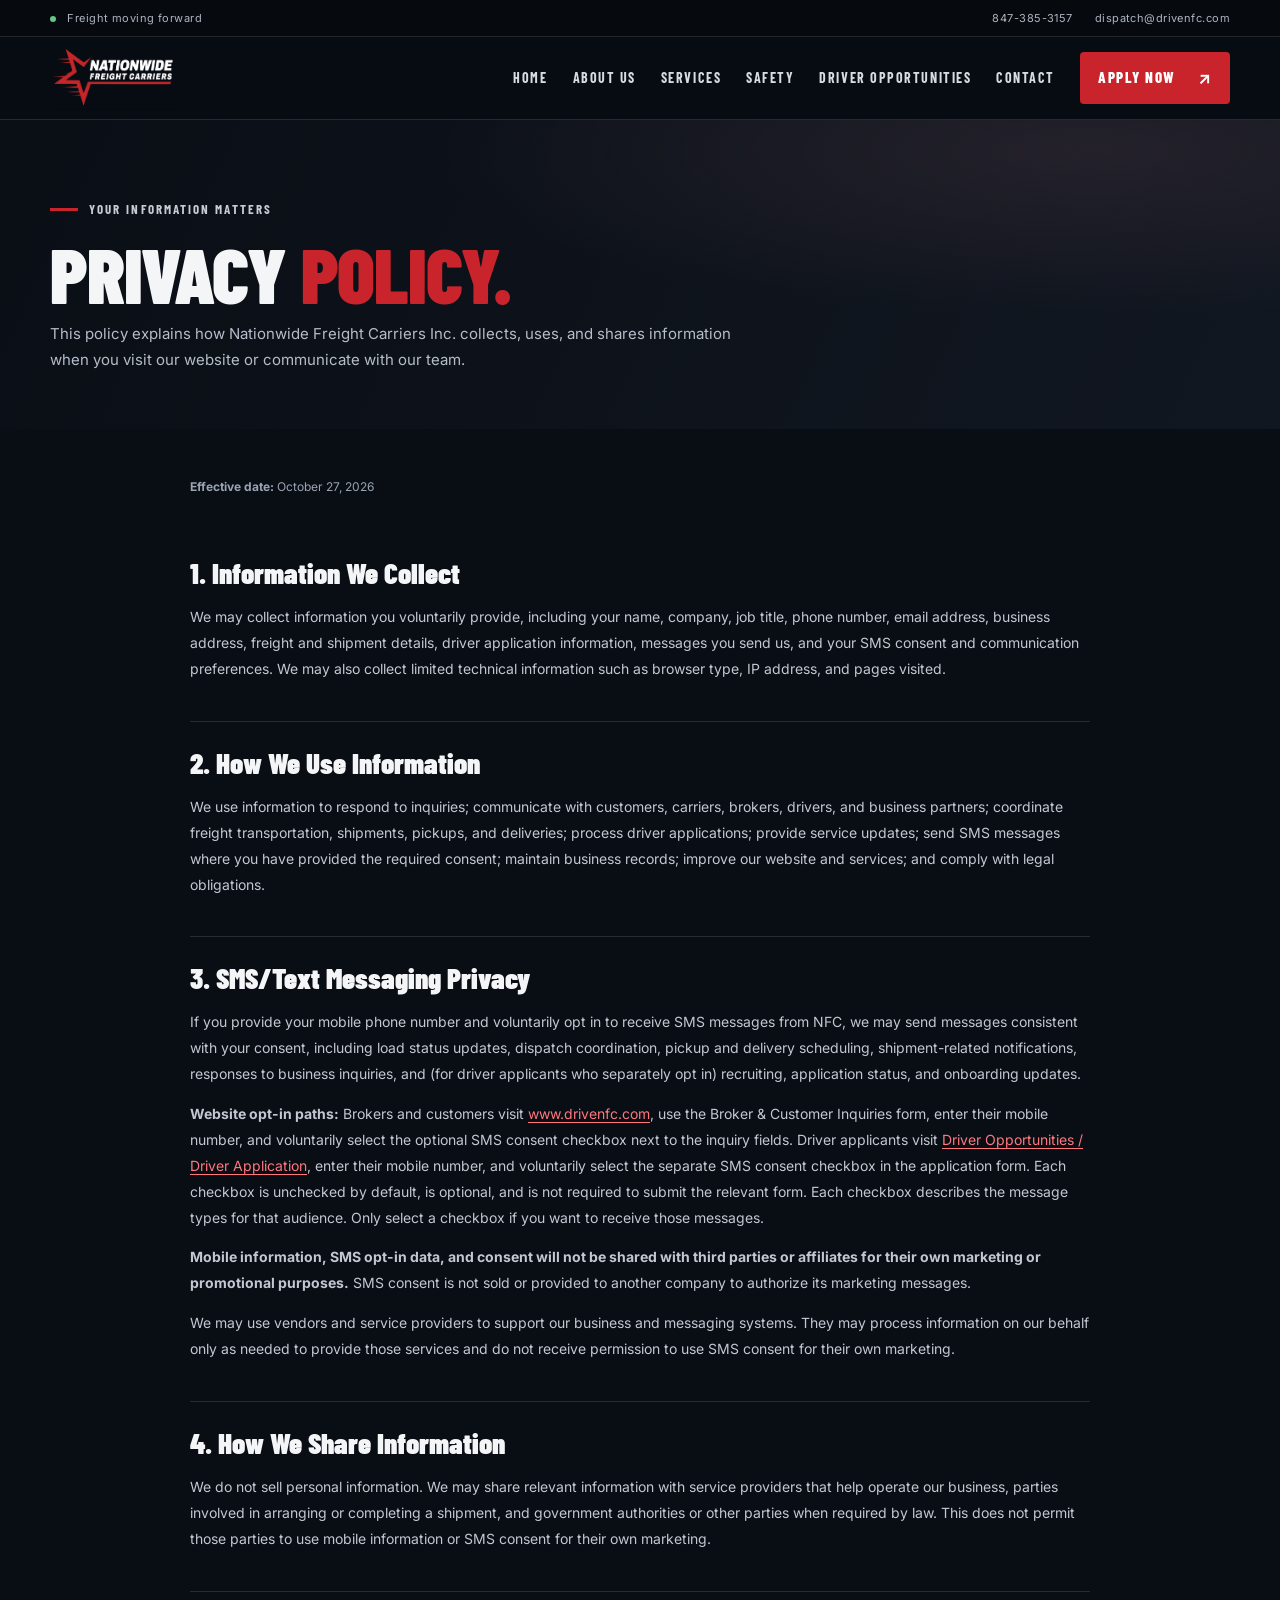
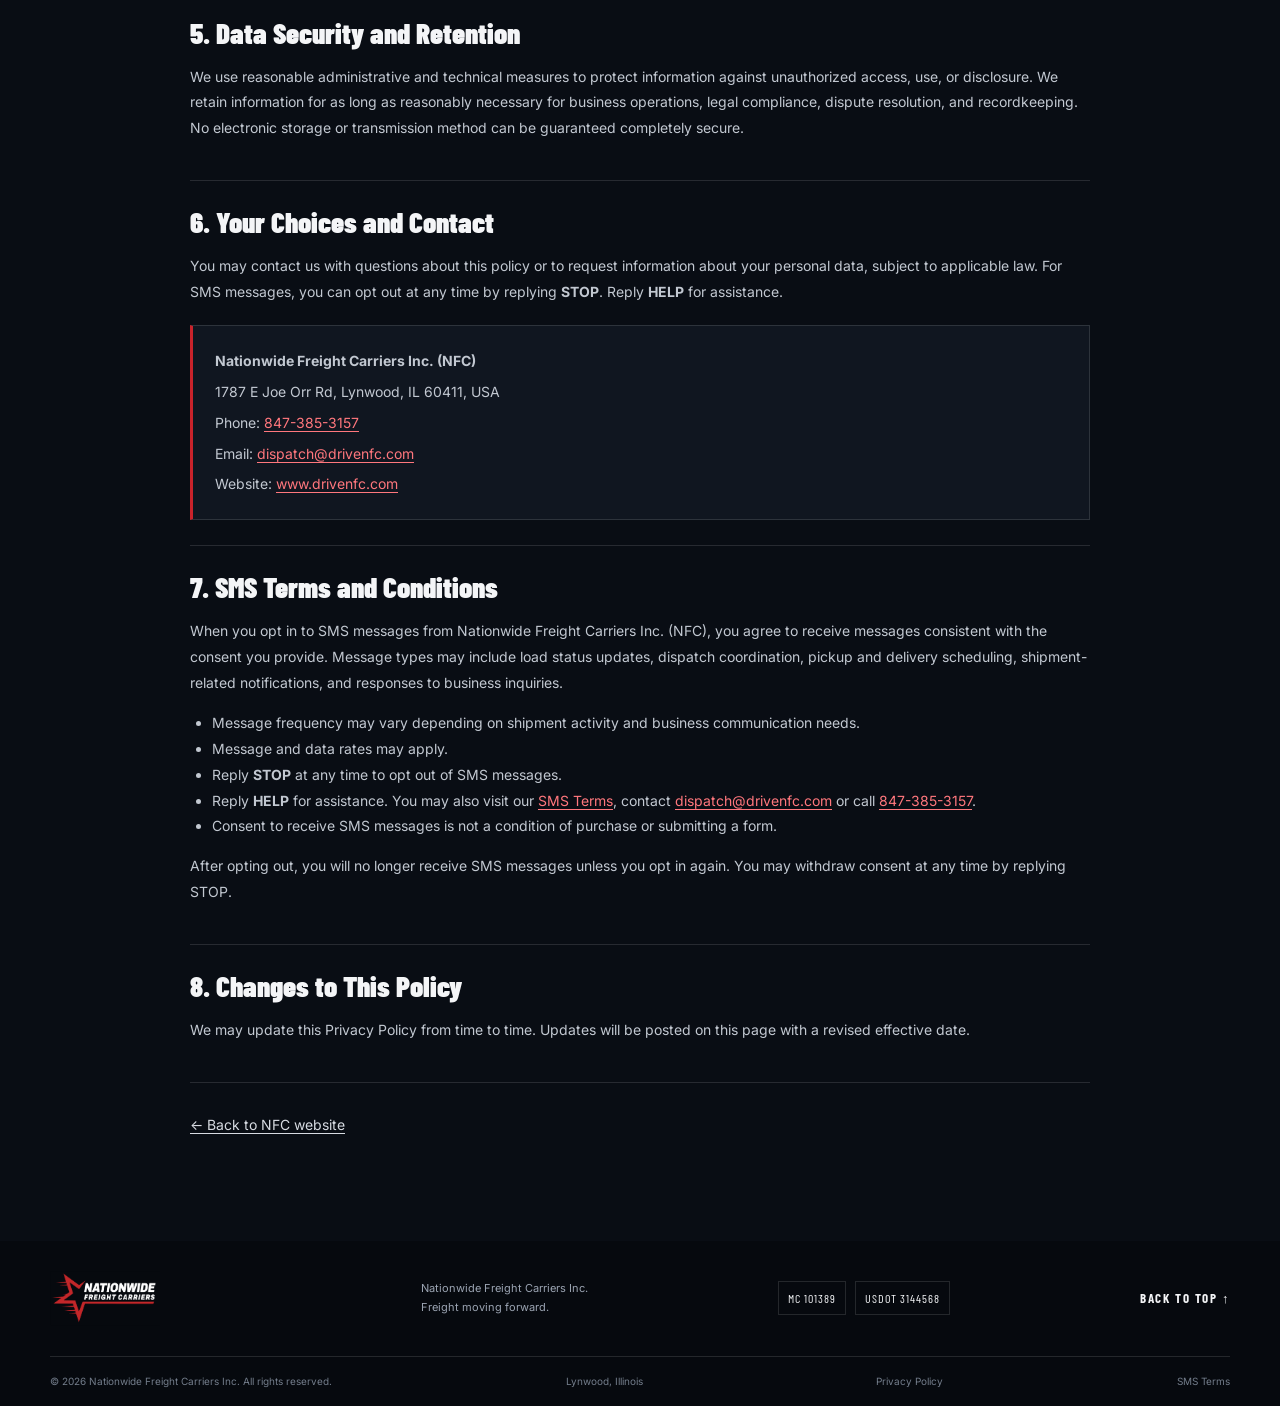
==== commit 6afab323: "Add files via upload" ====
--- a/privacy-policy.html
+++ b/privacy-policy.html
@@ -42,7 +42,7 @@
       <p class="policy-updated"><strong>Effective date:</strong> October 27, 2026</p>
       <section class="policy-section"><h2>1. Information We Collect</h2><p>We may collect information you voluntarily provide, including your name, company, job title, phone number, email address, business address, freight and shipment details, driver application information, messages you send us, and your SMS consent and communication preferences. We may also collect limited technical information such as browser type, IP address, and pages visited.</p></section>
       <section class="policy-section"><h2>2. How We Use Information</h2><p>We use information to respond to inquiries; communicate with customers, carriers, brokers, drivers, and business partners; coordinate freight transportation, shipments, pickups, and deliveries; process driver applications; provide service updates; send SMS messages where you have provided the required consent; maintain business records; improve our website and services; and comply with legal obligations.</p></section>
-      <section class="policy-section"><h2>3. SMS/Text Messaging Privacy</h2><p>If you provide your mobile phone number and voluntarily opt in to receive SMS messages from NFC, we may send messages consistent with your consent, including load status updates, dispatch coordination, pickup and delivery scheduling, shipment-related notifications, and responses to business inquiries.</p><p><strong>Website opt-in path:</strong> Visit <a href="https://www.drivenfc.com/">www.drivenfc.com</a>, scroll to Driver Opportunities / Driver Application, enter your mobile phone number in the Phone Number field, and voluntarily select the optional SMS consent checkbox located directly below the application fields and above the Submit Application button. The checkbox is unchecked by default and is not required to submit the form. Only select it if you want to receive the SMS message types described in the checkbox disclosure.</p><p><strong>Mobile information, SMS opt-in data, and consent will not be shared with third parties or affiliates for their own marketing or promotional purposes.</strong> SMS consent is not sold or provided to another company to authorize its marketing messages.</p><p>We may use vendors and service providers to support our business and messaging systems. They may process information on our behalf only as needed to provide those services and do not receive permission to use SMS consent for their own marketing.</p></section>
+      <section class="policy-section"><h2>3. SMS/Text Messaging Privacy</h2><p>If you provide your mobile phone number and voluntarily opt in to receive SMS messages from NFC, we may send messages consistent with your consent, including load status updates, dispatch coordination, pickup and delivery scheduling, shipment-related notifications, responses to business inquiries, and (for driver applicants who separately opt in) recruiting, application status, and onboarding updates.</p><p><strong>Website opt-in paths:</strong> Brokers and customers visit <a href="https://www.drivenfc.com/#contact">www.drivenfc.com</a>, use the Broker &amp; Customer Inquiries form, enter their mobile number, and voluntarily select the optional SMS consent checkbox next to the inquiry fields. Driver applicants visit <a href="https://www.drivenfc.com/#apply">Driver Opportunities / Driver Application</a>, enter their mobile number, and voluntarily select the separate SMS consent checkbox in the application form. Each checkbox is unchecked by default, is optional, and is not required to submit the relevant form. Each checkbox describes the message types for that audience. Only select a checkbox if you want to receive those messages.</p><p><strong>Mobile information, SMS opt-in data, and consent will not be shared with third parties or affiliates for their own marketing or promotional purposes.</strong> SMS consent is not sold or provided to another company to authorize its marketing messages.</p><p>We may use vendors and service providers to support our business and messaging systems. They may process information on our behalf only as needed to provide those services and do not receive permission to use SMS consent for their own marketing.</p></section>
       <section class="policy-section"><h2>4. How We Share Information</h2><p>We do not sell personal information. We may share relevant information with service providers that help operate our business, parties involved in arranging or completing a shipment, and government authorities or other parties when required by law. This does not permit those parties to use mobile information or SMS consent for their own marketing.</p></section>
       <section class="policy-section"><h2>5. Data Security and Retention</h2><p>We use reasonable administrative and technical measures to protect information against unauthorized access, use, or disclosure. We retain information for as long as reasonably necessary for business operations, legal compliance, dispute resolution, and recordkeeping. No electronic storage or transmission method can be guaranteed completely secure.</p></section>
       <section class="policy-section"><h2>6. Your Choices and Contact</h2><p>You may contact us with questions about this policy or to request information about your personal data, subject to applicable law. For SMS messages, you can opt out at any time by replying <strong>STOP</strong>. Reply <strong>HELP</strong> for assistance.</p><div class="policy-contact"><p><strong>Nationwide Freight Carriers Inc. (NFC)</strong></p><p>1787 E Joe Orr Rd, Lynwood, IL 60411, USA</p><p>Phone: <a href="tel:+18473853157">847-385-3157</a></p><p>Email: <a href="mailto:dispatch@drivenfc.com">dispatch@drivenfc.com</a></p><p>Website: <a href="https://drivenfc.com/">www.drivenfc.com</a></p></div></section>
--- a/styles.css
+++ b/styles.css
@@ -34,3 +34,6 @@
 .visual-dot:focus-visible{outline:2px solid var(--red);outline-offset:4px}
 @media(max-width:520px){.visual-pagination{right:17px;bottom:22px;gap:6px}.visual-dot{width:7px;height:7px}.visual-dot.is-active{width:18px}}
 @media(prefers-reduced-motion:reduce){.visual-slide{transition:none;transform:none;filter:none}}
+
+/* Separate broker/customer inquiry form for SMS consent capture */
+.contact-inquiry{max-width:900px;margin:48px auto 0}.contact-inquiry .form-heading{align-items:center}.contact-inquiry .form-grid .full-width{grid-column:1 / -1}@media(max-width:760px){.contact-inquiry{margin-top:32px;padding:22px}.contact-inquiry .form-heading{align-items:flex-start;flex-direction:column}}
